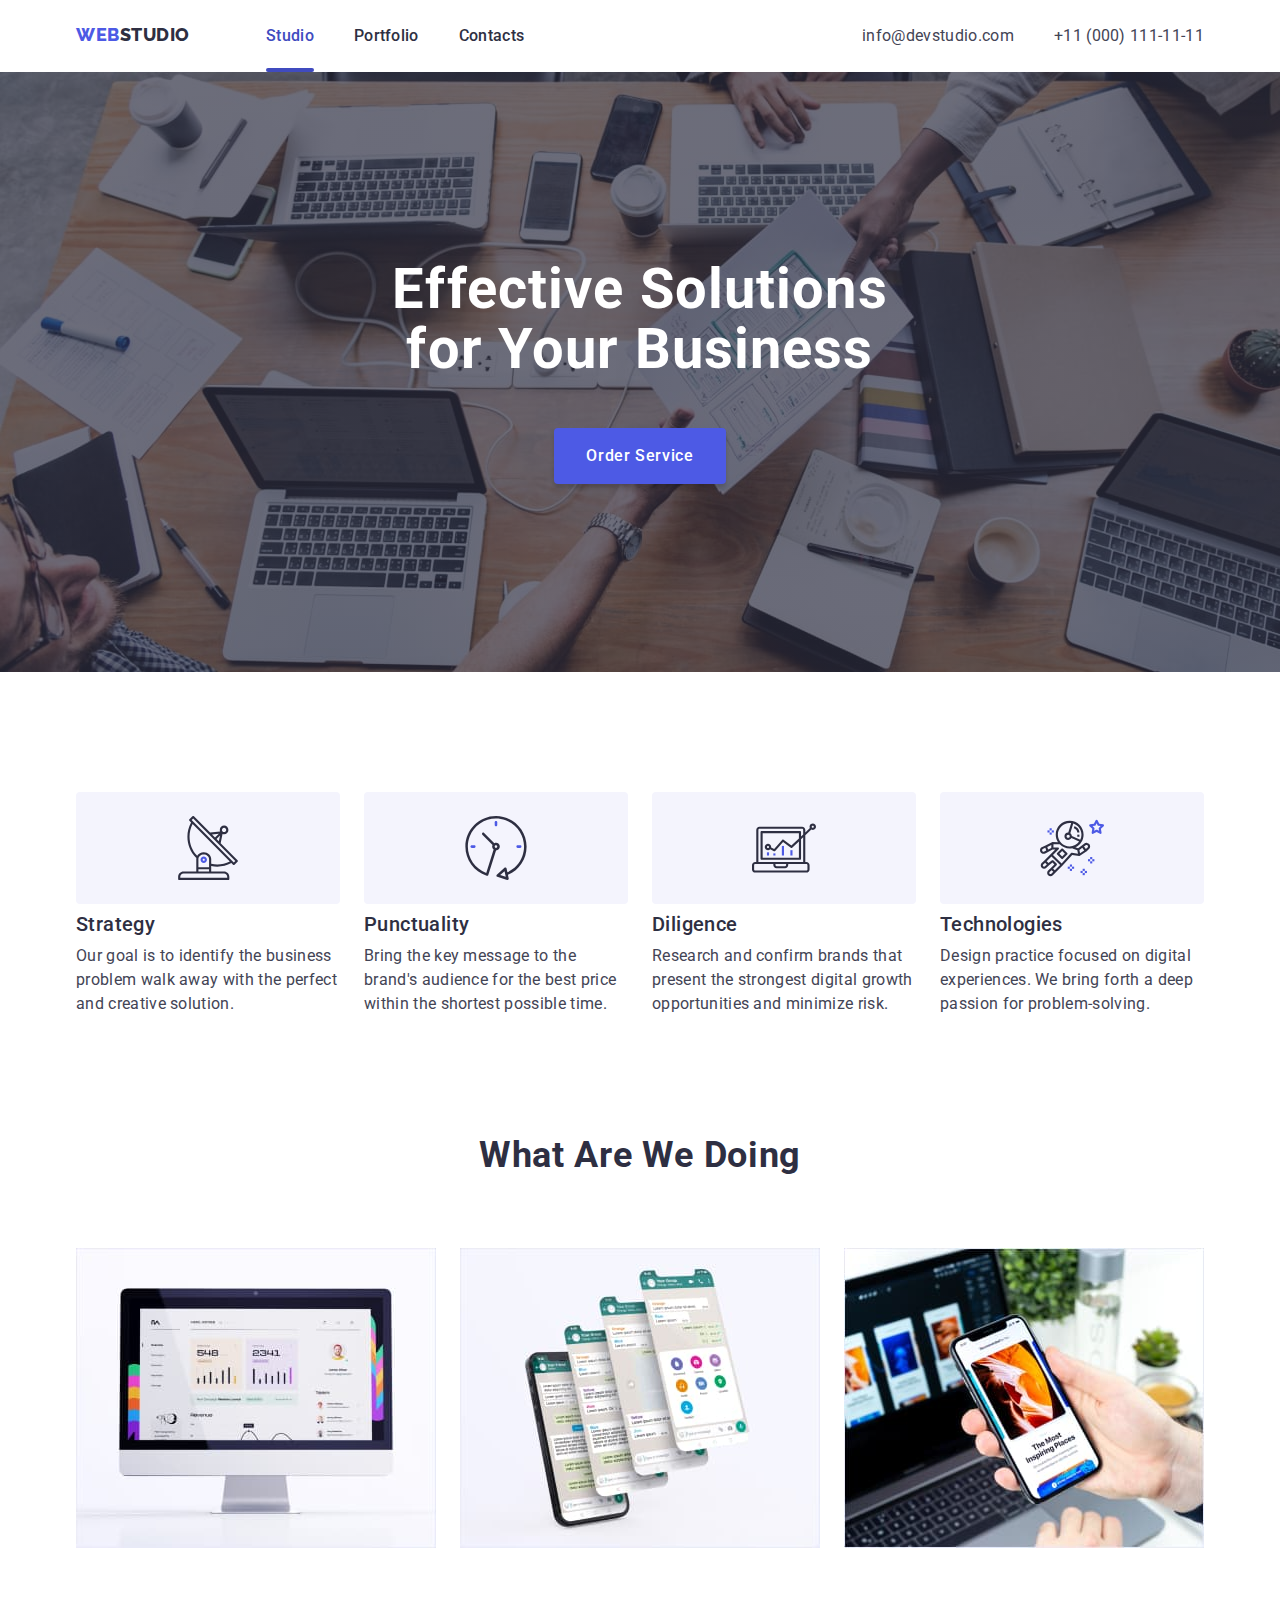
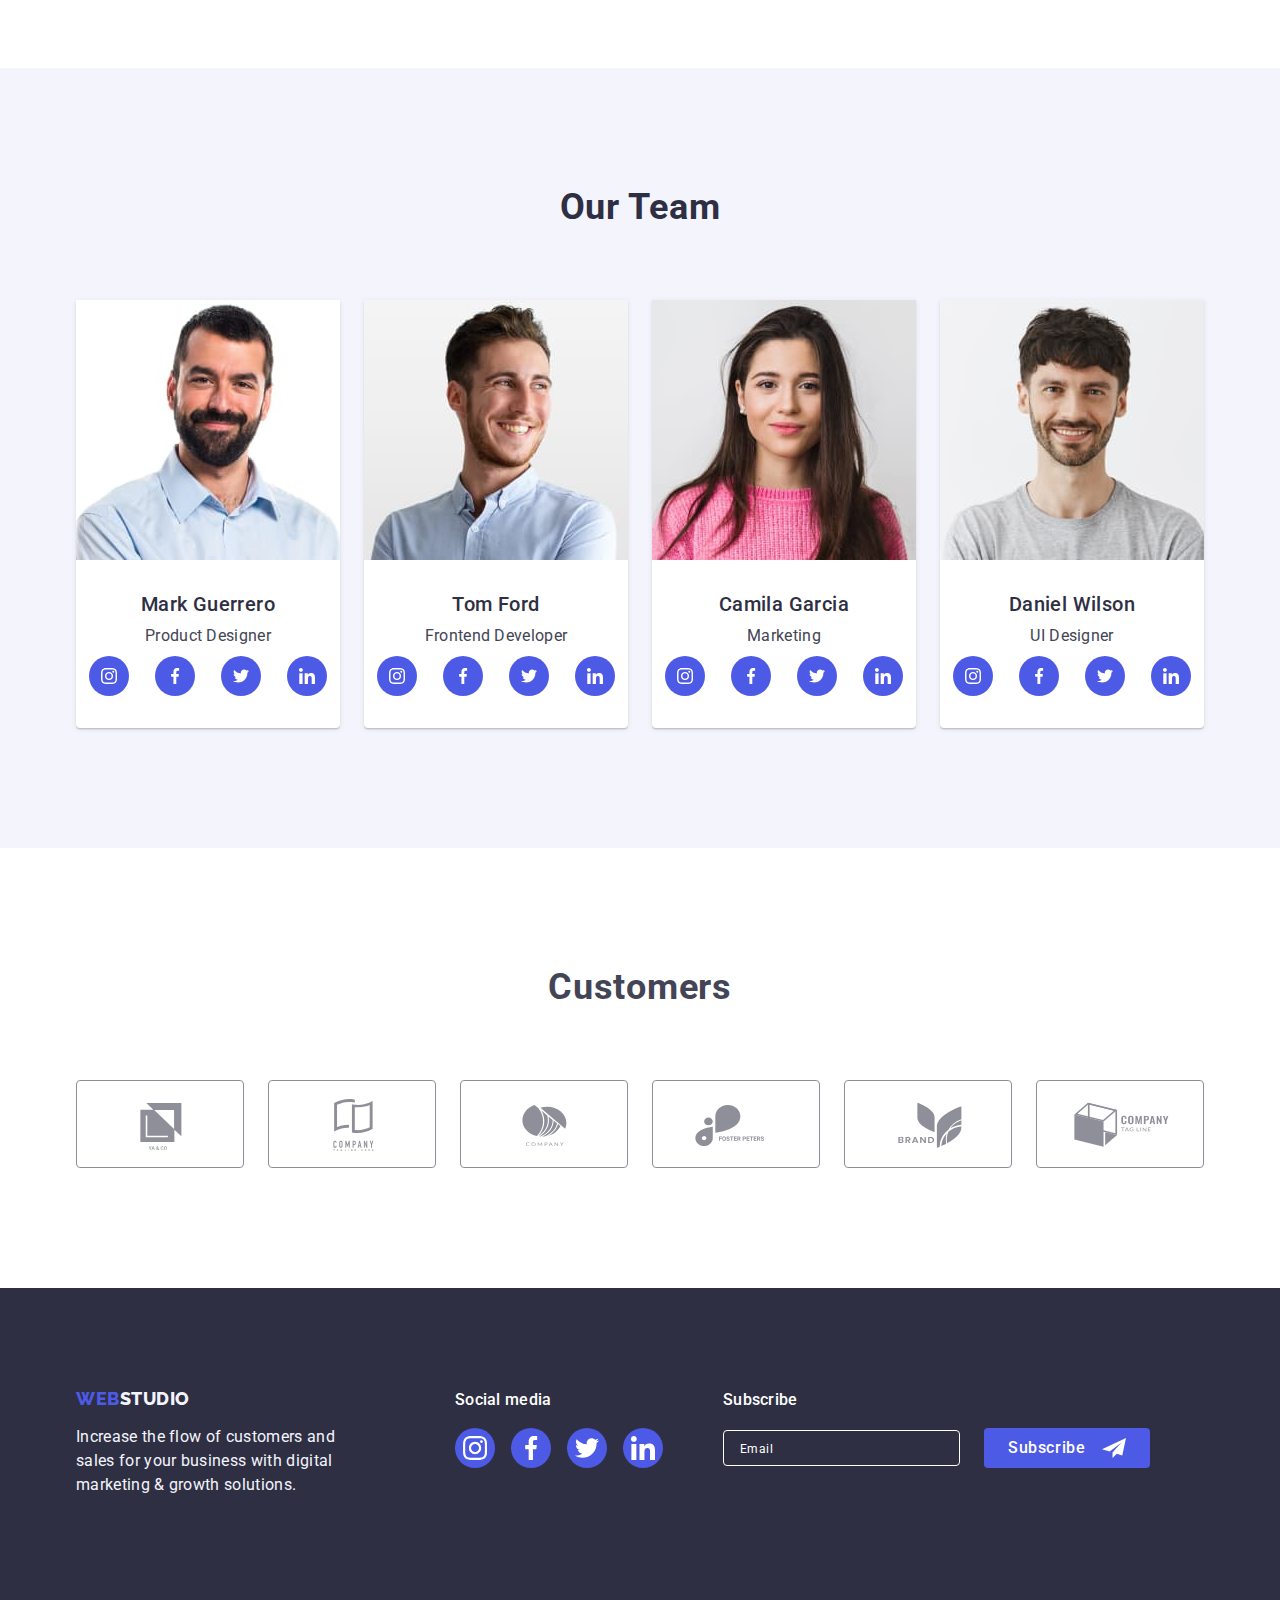
==== index.html @ a81dfc54 "commit" ====
<!DOCTYPE html>
<html lang="en">
  <head>
    <meta charset="UTF-8" />
    <meta http-equiv="X-UA-Compatible" content="IE=edge" />
    <meta name="viewport" content="width=device-width, initial-scale=1.0" />
    <link rel="preconnect" href="https://fonts.googleapis.com" />
    <link rel="preconnect" href="https://fonts.gstatic.com" crossorigin />
    <link
      href="https://fonts.googleapis.com/css2?family=Raleway:wght@800&family=Roboto:ital,wght@0,400;0,500;0,700;1,900&display=swap"
      rel="stylesheet"
    />
    <link
      rel="stylesheet"
      href="https://cdn.jsdelivr.net/npm/modern-normalize@1.1.0/modern-normalize.min.css"
    />
    <link rel="stylesheet" href="./css/styles.css" />
    <title>Студія</title>
  </head>
  <body>
    <header class="header">
      <div class="section-container header-container">
        <nav class="menu container">
          <a class="logotype link" href="./index.html"
            >Web<span class="logotype-2-header">Studio</span></a
          >
          <ul class="nav-list list container">
            <li class="nav-list-item">
              <a class="nav-list-link link i-am-here-link" href="./index.html">Studio</a>
            </li>
            <li class="nav-list-item">
              <a class="nav-list-link link" href="./portfolio.html">Portfolio</a>
            </li>
            <li class="nav-list-item">
              <a class="nav-list-link link" href="">Contacts</a>
            </li>
          </ul>
        </nav>
        <address class="contact">
          <ul class="contact-list list container">
            <li class="contact-list-item">
              <a class="contact-list-link link tel" href="mailto:info@devstudio.com"
                >info@devstudio.com</a
              >
            </li>
            <li class="contact-list-item">
              <a class="contact-list-link link" href="tel:+110001111111"
                >+11 (000) 111-11-11</a
              >
            </li>
          </ul>
        </address>
      </div>
    </header>
    <main class="main">
      <section class="hero-section">
        <div class="section-container hero-container">
          <h1 class="main-title">
            Effective Solutions <br />
            for Your Business
          </h1>
          <button class="service-button" type="button" data-modal-open>
            Order Service
          </button>
        </div>
      </section>
      <section class="info-section">
        <div class="section-container">
          <h2 class="secondary-title"></h2>
          <ul class="info-list list info-list-container">
            <li class="info-list-item">
              <div class="picture-container">
                <svg class="info-section-picture" width="64" height="64">
                  <use href="images/icons.svg/symbol-defs.svg#icon-antenna"></use>
                </svg>
              </div>
              <h3 class="info-list-title">Strategy</h3>
              <p class="info-list-text">
                Our goal is to identify the business problem walk away with the perfect
                and creative solution.
              </p>
            </li>
            <li class="info-list-item">
              <div class="picture-container">
                <svg class="info-section-picture" width="64" height="64">
                  <use href="./images/icons.svg/symbol-defs.svg#icon-clock"></use>
                </svg>
              </div>
              <h3 class="info-list-title">Punctuality</h3>
              <p class="info-list-text">
                Bring the key message to the brand's audience for the best price within
                the shortest possible time.
              </p>
            </li>
            <li class="info-list-item">
              <div class="picture-container">
                <svg class="info-section-picture" width="64" height="64">
                  <use href="./images/icons.svg/symbol-defs.svg#icon-diagram"></use>
                </svg>
              </div>
              <h3 class="info-list-title">Diligence</h3>
              <p class="info-list-text">
                Research and confirm brands that present the strongest digital growth
                opportunities and minimize risk.
              </p>
            </li>
            <li class="info-list-item">
              <div class="picture-container">
                <svg class="info-section-picture" width="64" height="64">
                  <use href="./images/icons.svg/symbol-defs.svg#icon-astronaut"></use>
                </svg>
              </div>
              <h3 class="info-list-title">Technologies</h3>
              <p class="info-list-text">
                Design practice focused on digital experiences. We bring forth a deep
                passion for problem-solving.
              </p>
            </li>
          </ul>
        </div>
      </section>
      <section class="product-section">
        <div class="section-container">
          <h2 class="secondary-title">What are we doing</h2>
          <ul class="product-list list product-container">
            <li>
              <img
                class="product-list-item"
                src="./images/images-index/img-07.jpg"
                alt="One computer"
                width="360"
                height="300"
              />
            </li>
            <li>
              <img
                class="product-list-item"
                src="./images/images-index/img-05.jpg"
                alt="Several smartphones"
                width="360"
                height="300"
              />
            </li>
            <li>
              <img
                class="product-list-item"
                src="./images/images-index/img-06.jpg"
                alt="One smartphone"
                width="360"
                height="300"
              />
            </li>
          </ul>
        </div>
      </section>
      <section class="team-section">
        <div class="section-container">
          <h2 class="secondary-title team-section-title">Our Team</h2>
          <ul class="team-list list team-list-container">
            <li class="team-list-item">
              <img
                src="./images/images-index/img-01.jpg"
                alt="Man with beard"
                width="264"
                height="260"
              />
              <div class="description-container">
                <h3 class="name">Mark Guerrero</h3>
                <p class="team-job">Product Designer</p>
                <ul class="social-media-list list">
                  <li class="social-media-list-item">
                    <a href="" class="social-media-link">
                      <svg class="social-media-picture" width="16" height="16">
                        <use
                          href="./images/icons.svg/symbol-defs.svg#icon-instagram-icon"
                        ></use>
                      </svg>
                    </a>
                  </li>
                  <li class="social-media-list-item">
                    <a href="" class="social-media-link">
                      <svg class="social-media-picture" width="16" height="16">
                        <use
                          href="./images/icons.svg/symbol-defs.svg#icon-facebook-icon"
                        ></use>
                      </svg>
                    </a>
                  </li>
                  <li class="social-media-list-item">
                    <a href="" class="social-media-link">
                      <svg class="social-media-picture" width="16" height="16">
                        <use
                          href="./images/icons.svg/symbol-defs.svg#icon-twitter-icon"
                        ></use>
                      </svg>
                    </a>
                  </li>
                  <li class="social-media-list-item">
                    <a href="" class="social-media-link">
                      <svg class="social-media-picture" width="16" height="16">
                        <use
                          href="./images/icons.svg/symbol-defs.svg#icon-linkedin-icon"
                        ></use>
                      </svg>
                    </a>
                  </li>
                </ul>
              </div>
            </li>
            <li class="team-list-item">
              <img
                src="./images/images-index/img-02.jpg"
                alt="Smiling man"
                width="264"
                height="260"
              />
              <div class="description-container">
                <h3 class="name">Tom Ford</h3>
                <p class="team-job">Frontend Developer</p>
                <ul class="social-media-list list">
                  <li class="social-media-list-item">
                    <a href="" class="social-media-link">
                      <svg class="social-media-picture" width="16" height="16">
                        <use
                          href="./images/icons.svg/symbol-defs.svg#icon-instagram-icon"
                        ></use>
                      </svg>
                    </a>
                  </li>
                  <li class="social-media-list-item">
                    <a href="" class="social-media-link">
                      <svg class="social-media-picture" width="16" height="16">
                        <use
                          href="./images/icons.svg/symbol-defs.svg#icon-facebook-icon"
                        ></use>
                      </svg>
                    </a>
                  </li>
                  <li class="social-media-list-item">
                    <a href="" class="social-media-link">
                      <svg class="social-media-picture" width="16" height="16">
                        <use
                          href="./images/icons.svg/symbol-defs.svg#icon-twitter-icon"
                        ></use>
                      </svg>
                    </a>
                  </li>
                  <li class="social-media-list-item">
                    <a href="" class="social-media-link">
                      <svg class="social-media-picture" width="16" height="16">
                        <use
                          href="./images/icons.svg/symbol-defs.svg#icon-linkedin-icon"
                        ></use>
                      </svg>
                    </a>
                  </li>
                </ul>
              </div>
            </li>
            <li class="team-list-item">
              <img
                src="./images/images-index/img-03.jpg"
                alt="Beautiful girl"
                width="264"
                height="260"
              />
              <div class="description-container">
                <h3 class="name">Camila Garcia</h3>
                <p class="team-job">Marketing</p>
                <ul class="social-media-list list">
                  <li class="social-media-list-item">
                    <a href="" class="social-media-link">
                      <svg class="social-media-picture" width="16" height="16">
                        <use
                          href="./images/icons.svg/symbol-defs.svg#icon-instagram-icon"
                        ></use>
                      </svg>
                    </a>
                  </li>
                  <li class="social-media-list-item">
                    <a href="" class="social-media-link">
                      <svg class="social-media-picture" width="16" height="16">
                        <use
                          href="./images/icons.svg/symbol-defs.svg#icon-facebook-icon"
                        ></use>
                      </svg>
                    </a>
                  </li>
                  <li class="social-media-list-item">
                    <a href="" class="social-media-link">
                      <svg class="social-media-picture" width="16" height="16">
                        <use
                          href="./images/icons.svg/symbol-defs.svg#icon-twitter-icon"
                        ></use>
                      </svg>
                    </a>
                  </li>
                  <li class="social-media-list-item">
                    <a href="" class="social-media-link">
                      <svg class="social-media-picture" width="16" height="16">
                        <use
                          href="./images/icons.svg/symbol-defs.svg#icon-linkedin-icon"
                        ></use>
                      </svg>
                    </a>
                  </li>
                </ul>
              </div>
            </li>
            <li class="team-list-item">
              <img
                src="./images/images-index/img-04.jpg"
                alt="Handsome man"
                width="264"
                height="260"
              />
              <div class="description-container">
                <h3 class="name">Daniel Wilson</h3>
                <p class="team-job">UI Designer</p>
                <ul class="social-media-list list">
                  <li class="social-media-list-item">
                    <a href="" class="social-media-link">
                      <svg class="social-media-picture" width="16" height="16">
                        <use
                          href="./images/icons.svg/symbol-defs.svg#icon-instagram-icon"
                        ></use>
                      </svg>
                    </a>
                  </li>
                  <li class="social-media-list-item">
                    <a href="" class="social-media-link">
                      <svg class="social-media-picture" width="16" height="16">
                        <use
                          href="./images/icons.svg/symbol-defs.svg#icon-facebook-icon"
                        ></use>
                      </svg>
                    </a>
                  </li>
                  <li class="social-media-list-item">
                    <a href="" class="social-media-link">
                      <svg class="social-media-picture" width="16" height="16">
                        <use
                          href="./images/icons.svg/symbol-defs.svg#icon-twitter-icon"
                        ></use>
                      </svg>
                    </a>
                  </li>
                  <li class="social-media-list-item">
                    <a href="" class="social-media-link">
                      <svg class="social-media-picture" width="16" height="16">
                        <use
                          href="./images/icons.svg/symbol-defs.svg#icon-linkedin-icon"
                        ></use>
                      </svg>
                    </a>
                  </li>
                </ul>
              </div>
            </li>
          </ul>
        </div>
      </section>
      <section class="customers-section">
        <div class="section-container">
          <h2 class="customers-title">Customers</h2>
          <ul class="client-list list">
            <li class="client-list-item">
              <a href="" class="client-link">
                <svg class="client-picture" width="104" height="56">
                  <use href="./images/icons.svg/symbol-defs.svg#icon-logo-1"></use>
                </svg>
              </a>
            </li>
            <li class="client-list-item">
              <a href="" class="client-link">
                <svg class="client-picture" width="104" height="56">
                  <use href="./images/icons.svg/symbol-defs.svg#icon-logo-2"></use>
                </svg>
              </a>
            </li>
            <li class="client-list-item">
              <a href="" class="client-link">
                <svg class="client-picture" width="104" height="56">
                  <use href="./images/icons.svg/symbol-defs.svg#icon-logo-3"></use>
                </svg>
              </a>
            </li>
            <li class="client-list-item">
              <a href="" class="client-link">
                <svg class="client-picture" width="104" height="56">
                  <use href="./images/icons.svg/symbol-defs.svg#icon-logo-4"></use>
                </svg>
              </a>
            </li>
            <li class="client-list-item">
              <a href="" class="client-link">
                <svg class="client-picture" width="104" height="56">
                  <use href="./images/icons.svg/symbol-defs.svg#icon-logo-5"></use>
                </svg>
              </a>
            </li>
            <li class="client-list-item">
              <a href="" class="client-link">
                <svg class="client-picture" width="104" height="56">
                  <use href="./images/icons.svg/symbol-defs.svg#icon-logo-6"></use>
                </svg>
              </a>
            </li>
          </ul>
        </div>
      </section>
    </main>
    <footer class="footer">
      <div class="section-container footer-container">
        <div class="footer-first-part">
          <a class="logotype link" href="./index.html"
            >Web<span class="logotype-footer">Studio</span></a
          >
          <p class="slogan">
            Increase the flow of customers and <br />
            sales for your business with digital <br />
            marketing & growth solutions.
          </p>
        </div>
        <div class="footer-second-part">
          <h2 class="footer-title">Social media</h2>
          <ul class="social-media-list footer-social-media-list list">
            <li class="social-media-list-item">
              <a href="" class="social-media-link footer-social-media-link">
                <svg class="social-media-picture" width="24" height="24">
                  <use
                    href="./images/icons.svg/symbol-defs.svg#icon-instagram-icon"
                  ></use>
                </svg>
              </a>
            </li>
            <li class="social-media-list-item">
              <a href="" class="social-media-link footer-social-media-link">
                <svg class="social-media-picture" width="24" height="24">
                  <use href="./images/icons.svg/symbol-defs.svg#icon-facebook-icon"></use>
                </svg>
              </a>
            </li>
            <li class="social-media-list-item">
              <a href="" class="social-media-link footer-social-media-link">
                <svg class="social-media-picture" width="24" height="24">
                  <use href="./images/icons.svg/symbol-defs.svg#icon-twitter-icon"></use>
                </svg>
              </a>
            </li>
            <li class="social-media-list-item">
              <a href="" class="social-media-link footer-social-media-link">
                <svg class="social-media-picture" width="24" height="24">
                  <use href="./images/icons.svg/symbol-defs.svg#icon-linkedin-icon"></use>
                </svg>
              </a>
            </li>
          </ul>
        </div>
        <div class="footer-form-wrapper">
          <p class="footer-form-title">Subscribe</p>
          <form class="footer-form">
            <input
              type="email"
              class="footer-email"
              name="user_email"
              placeholder="Email"
              pattern="[a-z0-9._%+-]+@[a-z0-9.-]+\.[a-z]{2,4}$"
            />
            <button type="submit" class="footer-subscribe-button">
              Subscribe
              <svg class="footer-form-telegram" width="24" height="24">
                <use href="./images/icons.svg/symbol-defs.svg#icon-footer-telegram"></use>
              </svg>
            </button>
          </form>
        </div>
      </div>
    </footer>
    <div class="backdrop is-hidden" data-modal>
      <div class="modal-window">
        <button type="button" class="modal-close-button" data-modal-close>
          <svg class="close-image" width="8" height="8">
            <use href="./images/icons.svg/symbol-defs.svg#icon-close-btn"></use>
          </svg>
        </button>
        <p class="modal-title">Leave your contacts and we will call you back</p>
        <form class="modal-form">
          <label class="input-title" for="user-name"> Name </label>
          <div class="input-wrapper">
            <input
              class="name-input modal-input"
              type="text"
              name="user_name"
              id="user-name"
              minlength="2"
              required
              pattern="[a-zA-Z]+"
            />

            <svg class="input-img" width="18" height="24">
              <use href="./images/icons.svg/symbol-defs.svg#icon-person"></use>
            </svg>
          </div>
          <label class="input-title" for="user-number"> Phone </label>
          <div class="input-wrapper">
            <input
              class="tel-input modal-input"
              type="tel"
              name="user_number"
              id="user-number"
              required
              pattern="[\+]\d{3}\s[\(]\d{2}[\)]\s\d{3}[\-]\d{2}[\-]\d{2}"
              title="+380 (XX) XXX-XX-XX"
            />
            <svg class="input-img" width="18" height="24">
              <use href="./images/icons.svg/symbol-defs.svg#icon-phone"></use>
            </svg>
          </div>

          <label class="input-title" for="user-email"> Email</label>
          <div class="input-wrapper">
            <input
              class="email-input modal-input"
              type="email"
              name="user_email"
              id="user-email"
              pattern="[a-z0-9._%+-]+@[a-z0-9.-]+\.[a-z]{2,4}$"
              required
            />
            <svg class="input-img" width="18" height="24">
              <use href="./images/icons.svg/symbol-defs.svg#icon-email"></use>
            </svg>
          </div>

          <label class="input-title" for="user-comment"> Comment </label>
          <textarea
            class="textarea-input"
            name="user_comment"
            id="user-comment"
            placeholder="Text input"
          ></textarea>

          <input
            type="checkbox"
            class="privacy-policy-checkbox"
            id="privacy-policy-checkbox"
          />
          <label class="privacy-policy-text" for="privacy-policy-checkbox"
            >I accept the terms and conditions of the&nbsp;
            <a href="" privacy-policy-link>Privacy Policy</a>
          </label>
          <button type="submit" class="modal-submit-button">Send</button>
        </form>
      </div>
    </div>
    <script src="./js/modal.js"></script>
  </body>
</html>
---- css/styles.css ----
:root {
  --logotype-color: #4d5ae5;
  --background-color: #fff;
  --btn-color: #4d5ae5;
  --btn-background-color: #e7e9fc;
  --btn-hover-and-focus-color: #fff;
  --thirdly-text-color: #fff;
  --team-section-background-color: #f4f4fd;
  --footer-text-color: #f4f4fd;
  --secondary-text-color: #2e2f42;
  --hero-section-background-color: #2e2f42;
  --footer-section-background-color: #2e2f42;
  --main-text-color: #434455;
  --header-list-item-hover-and-focus: #404bbf;
  --service-button-background-color: #4d5ae5;
  --service-button-hover-and-focus-background-color: #9747ff;
  --border-card-color: #e7e9fc;
}

body {
  font-family: "Roboto", sans-serif;
  background-color: var(--background-color);
  color: var(--main-text-color);
}

h1,
h2,
h3,
h4,
p {
  margin-top: 0;
  margin-bottom: 0;
}

ul,
ol {
  margin-top: 0;
  margin-bottom: 0;
  padding-left: 0;
}

img {
  display: block;
}

.section-container {
  width: 1158px;
  padding-right: 15px;
  padding-left: 15px;
  margin-right: auto;
  margin-left: auto;
}
.container {
  display: flex;
}
.link {
  text-decoration: none;
}

.list {
  list-style: none;
}

/* =========== HEADER =========== */
.header {
  padding-top: 24px;
}

.header-container {
  display: flex;
  justify-content: space-between;
}

.portfolio-header {
  border-bottom: 1px solid #e7e9fc;
}

.header-color {
  background-color: var(--background-color);
}
.logotype {
  margin-right: 76px;
  font-family: "Raleway", sans-serif;
  font-weight: 800;
  font-size: 18px;
  line-height: 1.17;
  letter-spacing: 0.03em;
  text-transform: uppercase;
  text-decoration: none;
  color: var(--logotype-color);
}

.logotype-2-header {
  font-family: "Raleway", sans-serif;
  font-weight: 800;
  font-size: 18px;
  line-height: 1.17;
  letter-spacing: 0.03em;
  text-transform: uppercase;
  text-decoration: none;
  color: var(--secondary-text-color);
}

.nav-list {
  font-weight: 500;
  font-size: 16px;
  line-height: 1.5;
  letter-spacing: 0.02em;
}
.nav-list-item:not(:last-child) {
  margin-right: 40px;
}
.nav-list-link {
  color: var(--secondary-text-color);
  display: flex;
  flex-direction: column;
  justify-content: center;
  align-items: center;
  transition: color 250ms cubic-bezier(0.4, 0, 0.2, 1);
}

.i-am-here-link {
  color: #404bbf;
}

.i-am-here-link::after {
  content: "";
  display: block;
  width: 48px;
  height: 4px;
  background: #404bbf;
  border-radius: 2px;
  margin-top: 20px;
}

.i-am-here-portfolio-link {
  color: #404bbf;
}

.i-am-here-portfolio-link::after {
  content: "";
  display: block;
  width: 66px;
  height: 4px;
  background: #404bbf;
  border-radius: 2px;
  margin-top: 20px;
}

.nav-list-link:hover,
.nav-list-link:focus {
  color: var(--header-list-item-hover-and-focus);
}
.contact {
  font-style: normal;
}
.contact-list {
  font-style: normal;
  font-size: 16px;
  line-height: 1.5;
  letter-spacing: 0.02em;
}
.contact-list-link {
  color: inherit;
  transition: color 250ms cubic-bezier(0.4, 0, 0.2, 1);
}

.contact-list-link:hover,
.contact-list-link:focus {
  color: var(--header-list-item-hover-and-focus);
}

.tel {
  margin-right: 40px;
}

/* =========== /HEADER =========== */

/* =========== MAIN =========== */

/* =========== HERO =========== */

.hero-section {
  background-color: var(--hero-section-background-color);
  background-image: linear-gradient(rgba(46, 47, 66, 0.7), rgba(46, 47, 66, 0.7)),
    url("../images/image-background/people-office.jpg");
}
.hero-container {
  height: 600px;
  display: flex;
  flex-direction: column;
  justify-content: center;
  align-items: center;
}
.main-title {
  margin-bottom: 48px;
  text-align: center;
  font-size: 56px;
  line-height: 1.07;
  letter-spacing: 0.02em;
  color: var(--thirdly-text-color);
}

.service-button {
  padding: 16px 32px;
  font-family: inherit;
  font-weight: 500;
  font-size: 16px;
  line-height: 1.5;
  border: 0;
  letter-spacing: 0.04em;
  box-shadow: 0px 4px 4px rgba(0, 0, 0, 0.15);
  border-radius: 4px;
  color: var(--thirdly-text-color);
  background-color: var(--btn-color);
  cursor: pointer;
  transition: background-color 250ms cubic-bezier(0.4, 0, 0.2, 1);
}

.service-button:hover,
.service-button:focus {
  background-color: #404bbf;
  cursor: pointer;
}
/* =========== /HERO =========== */
.info-section {
  padding-bottom: 120px;
  padding-top: 120px;
}

.info-list-container {
  display: flex;
  gap: 24px;
}

.picture-container {
  display: flex;
  justify-content: center;
  align-items: center;
  background-color: #f4f4fd;
  border-radius: 4px;
  width: 264px;
  height: 112px;
  margin-bottom: 8px;
}

.info-list-title {
  margin-bottom: 8px;
  font-weight: 500;
  font-size: 20px;
  line-height: 1.2;
  letter-spacing: 0.02em;
  color: var(--secondary-text-color);
}

.info-list-text {
  font-size: 16px;
  line-height: 1.5;
  letter-spacing: 0.02em;
}

.secondary-title {
  font-size: 36px;
  line-height: 1.11;
  text-align: center;
  letter-spacing: 0.02em;
  text-transform: capitalize;
  color: var(--secondary-text-color);
}

.product-section {
  padding-bottom: 120px;
}

.product-container {
  display: flex;
  justify-content: space-between;
  margin-top: 72px;
}

.team-section-title {
  margin-bottom: 72px;
}
.team-list-container {
  display: flex;
  gap: 24px;
}
.team-section {
  background-color: var(--team-section-background-color);
  padding-bottom: 120px;
  padding-top: 120px;
}

.name {
  margin-top: 32px;
  margin-bottom: 8px;
  text-align: center;
  margin-bottom: 8px;
  font-weight: 500;
  font-size: 20px;
  line-height: 1.2;
  letter-spacing: 0.02em;
  color: var(--secondary-text-color);
}

.team-job {
  margin-bottom: 8px;
  text-align: center;
  font-size: 16px;
  line-height: 1.5;
  letter-spacing: 0.02em;
}
.team-list-item {
  background-color: var(--background-color);
  box-shadow: 0px 1px 6px rgba(46, 47, 66, 0.08), 0px 1px 1px rgba(46, 47, 66, 0.16),
    0px 2px 1px rgba(46, 47, 66, 0.08);
  border-radius: 0px 0px 4px 4px;
}
.description-container {
  padding-bottom: 32px;
}

.social-media-list {
  display: flex;
  justify-content: space-around;
}

.social-media-link {
  display: flex;
  justify-content: center;
  align-items: center;
  width: 40px;
  height: 40px;
  border-radius: 50%;
  background-color: #4d5ae5;
  transition: background-color 250ms cubic-bezier(0.4, 0, 0.2, 1);
}

.social-media-picture {
  fill: #fff;
}

.social-media-link:hover,
.social-media-link:focus {
  background-color: #404bbf;
}

.customers-title {
  font-size: 36px;
  line-height: 1.11;
  text-align: center;
  letter-spacing: 0.02em;
  text-transform: capitalize;
  margin-bottom: 72px;
}

.customers-section {
  padding-bottom: 120px;
  padding-top: 120px;
}

.client-list {
  display: flex;
  justify-content: space-between;
}

.client-link {
  display: flex;
  justify-content: center;
  align-items: center;
  border: 1px solid #8e8f99;
  border-radius: 4px;
  width: 168px;
  height: 88px;
  transition: border 250ms cubic-bezier(0.4, 0, 0.2, 1);
}
.client-picture {
  fill: #8e8f99;
  transition: fill 250ms cubic-bezier(0.4, 0, 0.2, 1);
}

.client-list-item:hover .client-link,
.client-list-item:focus .client-link {
  border: 1px solid #404bbf;
}
.client-link:hover .client-picture,
.client-link:focus .client-picture {
  fill: #404bbf;
}
/* ==========PORTFOLIO========== */
.main-section {
  padding-top: 96px;
  padding-bottom: 120px;
}

.button-container {
  display: flex;
  justify-content: center;
  margin-bottom: 72px;
}

.button-list-item:not(:last-child) {
  margin-right: 24px;
}
.btn {
  font-family: "Roboto", sans-serif;
  font-weight: 500;
  font-size: 16px;
  line-height: 1.5;
  display: flex;
  align-items: center;
  text-align: center;
  letter-spacing: 0.04em;
  padding: 12px 24px;
  color: var(--btn-color);
  background-color: var(--btn-background-color);
  border: 0;
  border-radius: 4px;
  cursor: pointer;
  transition: color 250ms cubic-bezier(0.4, 0, 0.2, 1),
    background-color 250ms cubic-bezier(0.4, 0, 0.2, 1),
    box-shadow 250ms cubic-bezier(0.4, 0, 0.2, 1);
}

.btn:hover,
.btn:focus {
  color: var(--btn-hover-and-focus-color);
  background-color: var(--header-list-item-hover-and-focus);
  box-shadow: 0px 3px 1px rgba(0, 0, 0, 0.1), 0px 2px 1px rgba(0, 0, 0, 0.08),
    0px 2px 2px rgba(0, 0, 0, 0.12);
}

.card-set-container {
  display: flex;
  flex-wrap: wrap;
  column-gap: 24px;
  row-gap: 48px;
}

.under-text {
  border-left: 1px solid var(--border-card-color);
  border-bottom: 1px solid var(--border-card-color);
  border-right: 1px solid var(--border-card-color);
  padding: 32px 0 32px 16px;
  transition: box-shadow 250ms cubic-bezier(0.4, 0, 0.2, 1);
}

.card-link:hover .under-text,
.card-link:focus .under-text {
  box-shadow: 0px 1px 6px rgba(46, 47, 66, 0.08), 0px 1px 1px rgba(46, 47, 66, 0.16),
    0px 2px 1px rgba(46, 47, 66, 0.08);
}

.card-img {
  display: block;
}

.card-sphere {
  font-size: 16px;
  line-height: 1.5;
  letter-spacing: 0.02em;
  color: var(--main-text-color);
}

.card-description {
  font-weight: 500;
  font-size: 20px;
  line-height: 1.2;
  letter-spacing: 0.02em;
  color: var(--secondary-text-color);
}

.overlay-container {
  position: relative;
  overflow: hidden;
}

.overlay {
  font-size: 16px;
  line-height: 1.5;
  letter-spacing: 0.02em;
  color: #f4f4fd;
  width: 100%;
  height: 100%;
  position: absolute;
  background-color: #4d5ae5;
  top: 0;
  left: 0;
  transform: translate(0, 100%);
  padding: 40px 32px 164px;
  transition: transform 250ms cubic-bezier(0.4, 0, 0.2, 1);
}

.card-item:hover .overlay {
  transform: translate(0, 0);
}
/* ==========/PORTFOLIO========== */

/* =========== /MAIN =========== */

/* =========== FOOTER =========== */

.footer {
  background-color: var(--footer-section-background-color);
  padding-bottom: 100px;
  padding-top: 100px;
  height: 312px;
}

.footer-container {
  display: flex;
}

.footer-first-part {
  margin-right: 120px;
}

.slogan {
  margin-top: 16px;
  font-size: 16px;
  line-height: 1.5;
  letter-spacing: 0.02em;
  color: var(--footer-text-color);
}

.logotype-footer {
  font-family: "Raleway", sans-serif;
  font-weight: 800;
  font-size: 18px;
  line-height: 1.17;
  letter-spacing: 0.03em;
  text-transform: uppercase;
  color: var(--footer-text-color);
}

.footer-text {
  color: var(--thirdly-text-color);
  font-weight: 500;
  font-size: 16px;
  line-height: 1.5;
  letter-spacing: 0.02em;
}

.footer-title {
  font-weight: 500;
  font-size: 16px;
  line-height: 1.5;
  letter-spacing: 0.02em;
  color: var(--thirdly-text-color);
  margin-bottom: 16px;
}

.footer-social-media-list {
  gap: 16px;
}

.footer-social-media-link:hover,
.footer-social-media-link:focus {
  background-color: #31d0aa;
}

.footer-form-wrapper {
  margin-left: 60px;
}

.footer-form-title {
  font-weight: 500;
  font-size: 16px;
  line-height: 1.5;
  letter-spacing: 0.02em;
  color: #ffffff;
  margin-bottom: 16px;
}

.footer-form {
  display: flex;
  align-items: center;
  gap: 24px;
}

.footer-email {
  padding: 8px 16px;
  background-color: transparent;
  outline: none;
  border: none;
  border: 1px solid #ffffff;
  border-radius: 4px;
  color: #fff;

  transition: border 250ms cubic-bezier(0.4, 0, 0.2, 1);
}

.footer-email:focus {
  border: 1px solid #31d0aa;
}

.footer-email::placeholder {
  font-size: 12px;
  line-height: 2;
  letter-spacing: 0.04em;
  color: #fff;
}

.footer-subscribe-button {
  font-weight: 500;
  font-size: 16px;
  line-height: 1.5;
  display: flex;
  align-items: center;
  text-align: center;
  letter-spacing: 0.04em;
  color: #ffffff;

  display: flex;
  justify-content: center;
  align-items: center;
  gap: 16px;

  border: none;

  padding: 8px 24px;
  background: #4d5ae5;
  border-radius: 4px;

  transition: background-color 250ms cubic-bezier(0.4, 0, 0.2, 1);
}

.footer-subscribe-button:hover,
.footer-subscribe-button:focus {
  background-color: #31d0aa;
}

.footer-form-telegram {
  fill: #fff;
}

/* =========== /FOOTER =========== */

.backdrop {
  position: fixed;
  z-index: 100;
  top: 0;
  left: 0;
  width: 100%;
  height: 100%;
  background-color: rgba(46, 47, 66, 0.4);
  transform: scale(1);
  transition: opacity 250ms cubic-bezier(0.4, 0, 0.2, 1),
    visibility 250ms cubic-bezier(0.4, 0, 0.2, 1),
    transform 250ms cubic-bezier(0.4, 0, 0.2, 1);
}

.backdrop.is-hidden {
  opacity: 0;
  visibility: hidden;
  pointer-events: none;
  transform: scale(1.25);
}

.modal-window {
  position: absolute;
  top: 50%;
  left: 50%;
  transform: translate(-50%, -50%);
  width: 408px;
  height: 576px;
  background-color: #fcfcfc;
  box-shadow: 0px 1px 1px rgba(0, 0, 0, 0.14), 0px 1px 3px rgba(0, 0, 0, 0.12),
    0px 2px 1px rgba(0, 0, 0, 0.2);
  border-radius: 4px;

  padding: 72px 24px 24px;
}

.modal-close-button {
  position: absolute;
  top: 24px;
  right: 24px;
  width: 24px;
  height: 24px;
  border-radius: 50%;
  background-color: #e7e9fc;
  border: 1px solid rgba(0, 0, 0, 0.1);
  display: flex;
  align-items: center;
  justify-content: center;
  cursor: pointer;
  transition: background-color 250ms cubic-bezier(0.4, 0, 0.2, 1);
}

.modal-close-button:hover,
.modal-close-button:focus {
  background-color: #404bbf;
}

.close-image {
  transition: fill 250ms cubic-bezier(0.4, 0, 0.2, 1);
}

.modal-close-button:hover .close-image,
.modal-close-button:focus .close-image {
  fill: #fff;
}

.modal-title {
  font-weight: 500;
  font-size: 16px;
  line-height: 1.5;
  text-align: center;
  letter-spacing: 0.02em;
  color: #2e2f42;
  margin-bottom: 16px;
}

.input-title {
  font-size: 12px;
  line-height: 1.17;
  letter-spacing: 0.04em;
  color: #8e8f99;
  /* margin-bottom: 4px; */
}

.input-title:nth-child(n + 1) {
  margin-bottom: 4px;
}

.input-title:nth-child(2n) {
  margin-bottom: 8px;
}

.modal-form {
  display: flex;
  flex-direction: column;
}

.input-wrapper {
  position: relative;
}

.modal-input {
  width: 100%;
  padding: 11px 11px 11px 38px;
  margin-bottom: 8px;
  border: none;
  border: 1px solid rgba(46, 47, 66, 0.4);
  border-radius: 4px;
  outline: none;

  transition: border 250ms cubic-bezier(0.4, 0, 0.2, 1);
}

.modal-input:focus {
  border: 1px solid #4d5ae5;
}

.modal-input:focus + .input-img {
  fill: #4d5ae5;
}

.input-img {
  position: absolute;
  top: 10px;
  left: 16px;
  transition: fill 250ms cubic-bezier(0.4, 0, 0.2, 1);
}

.textarea-input {
  width: 100%;
  height: 100px;
  resize: none;
  padding: 8px 16px;
  margin-bottom: 16px;

  outline: none;
  border: none;
  border: 1px solid rgba(46, 47, 66, 0.4);
  border-radius: 4px;

  transition: border 250ms cubic-bezier(0.4, 0, 0.2, 1);
}

.textarea-input:focus {
  border: 1px solid #4d5ae5;
}

.textarea-input::placeholder {
  font-size: 12px;
  line-height: 1.17;
  letter-spacing: 0.04em;
  color: rgba(46, 47, 66, 0.4);
}

.privacy-policy-checkbox {
  position: absolute;
  width: 1px;
  height: 1px;
  margin: -1px;
  padding: 0;
  overflow: hidden;
  border: 0;
  clip: rect(0 0 0 0);
}

.privacy-policy-checkbox:checked + .privacy-policy-text::before {
  background-color: #404bbf;
  border: 1px solid #404bbf;
}

.privacy-policy-text {
  font-size: 12px;
  line-height: 1.17;
  letter-spacing: 0.04em;
  color: #8e8f99;
  display: flex;
  align-items: center;

  margin-bottom: 24px;
}

.privacy-policy-text::before {
  content: " ";
  display: inline-block;
  width: 16px;
  height: 16px;
  border: 1px solid rgba(46, 47, 66, 0.4);
  border-radius: 2px;
  margin-right: 8px;

  background-image: url([data-uri]);
  background-repeat: no-repeat;
  background-position: center center;
}

.privacy-policy-link {
  color: #4d5ae5;
}

.modal-submit-button {
  align-self: center;
  width: 170px;
  height: 55px;
  padding: 16px 32px;
  font-weight: 500;
  font-size: 16px;
  line-height: 1.5;
  letter-spacing: 0.04em;
  cursor: pointer;

  color: #ffffff;

  border: 0;
  background: #4d5ae5;
  box-shadow: 0px 4px 4px rgba(0, 0, 0, 0.15);
  border-radius: 4px;

  transition: background-color 250ms cubic-bezier(0.4, 0, 0.2, 1);
}

.modal-submit-button:hover,
.modal-submit-button:focus {
  background-color: #404bbf;
}
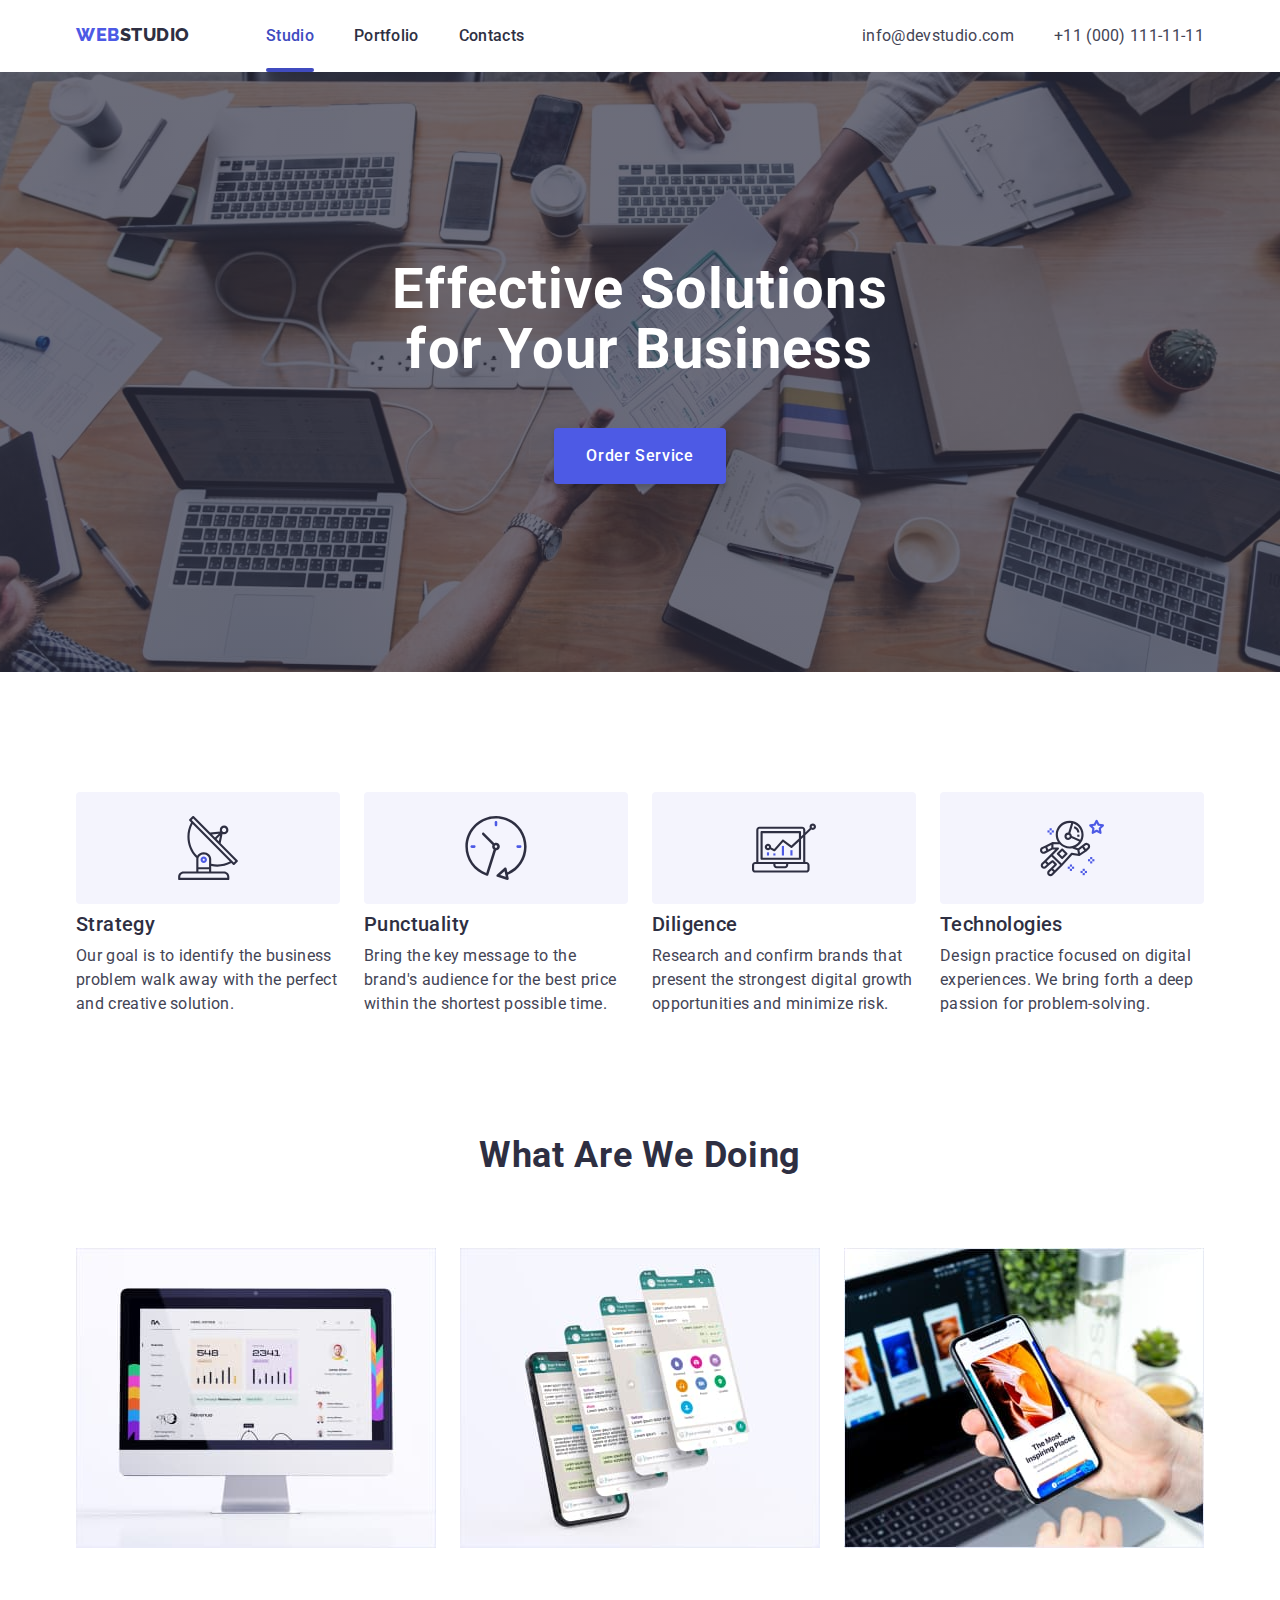
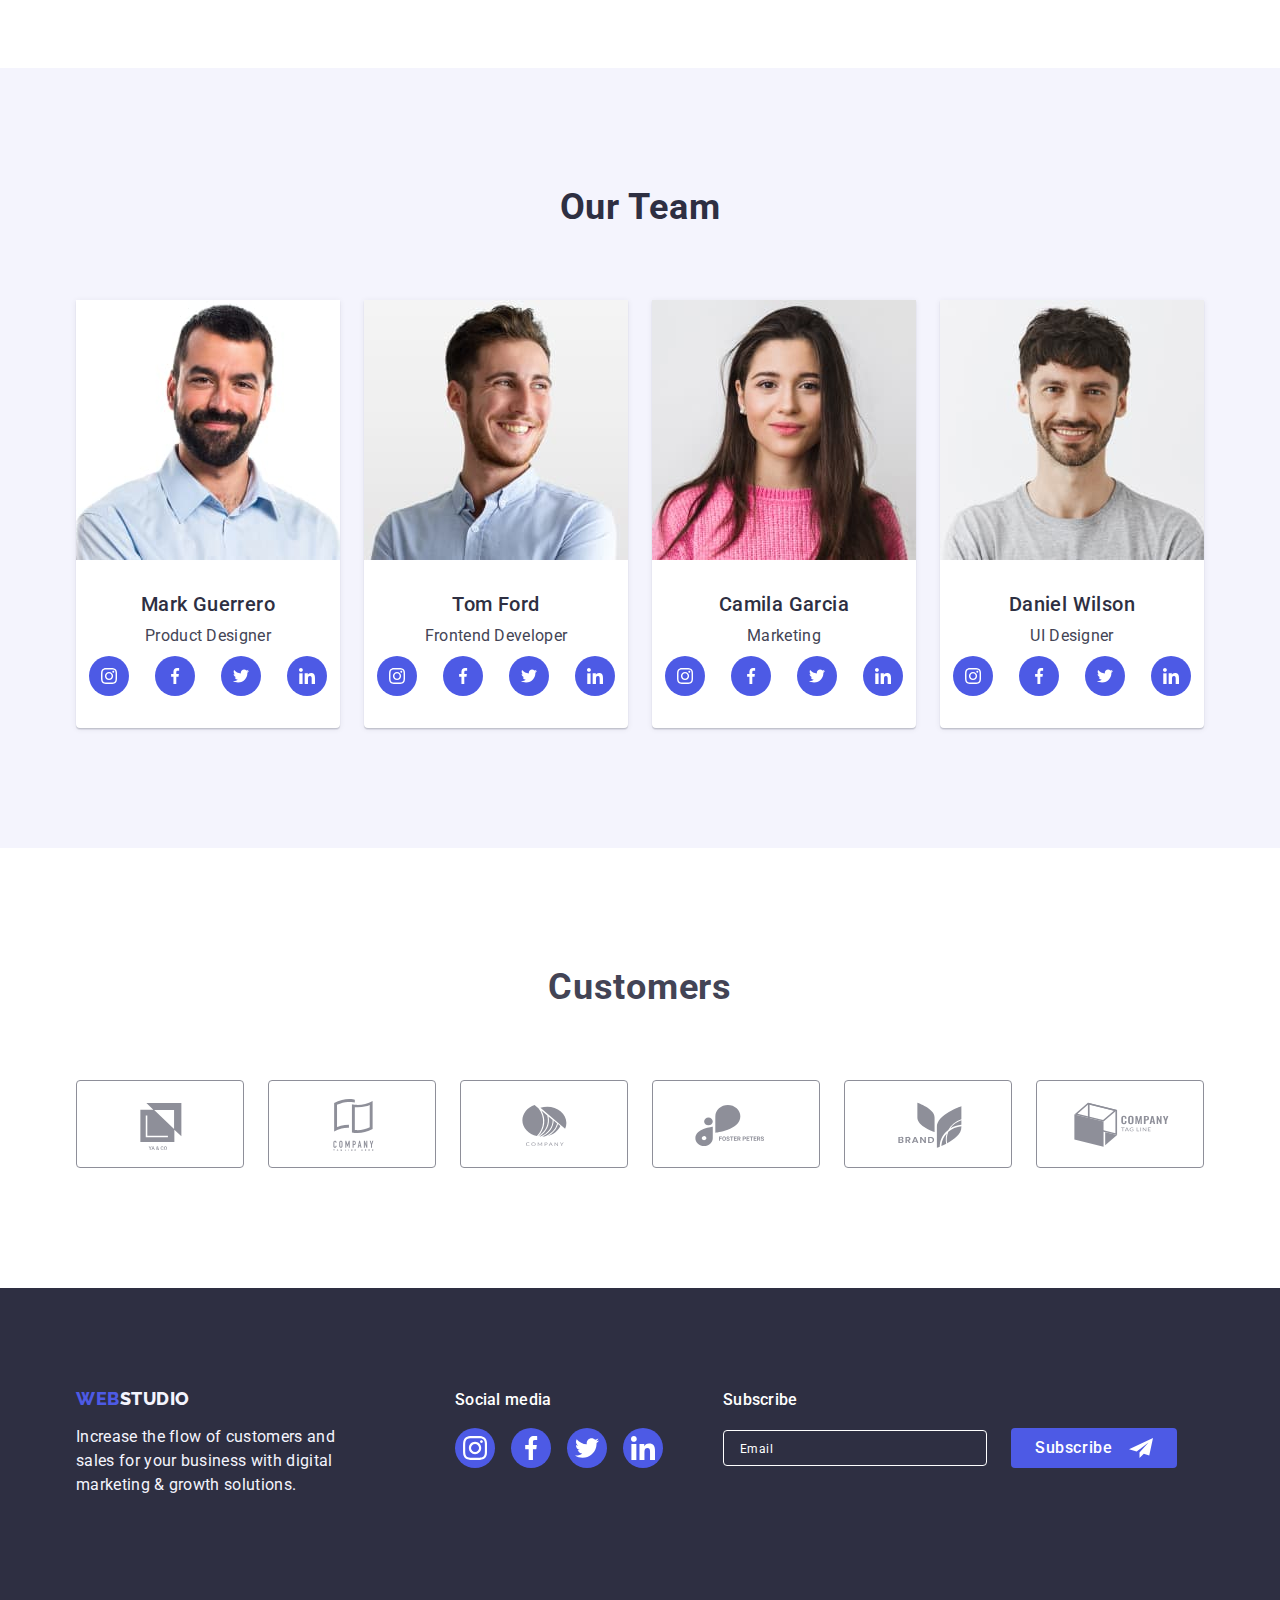
==== commit 7be4f00b: "commit-2" ====
--- a/index.html
+++ b/index.html
@@ -548,7 +548,7 @@
           />
           <label class="privacy-policy-text" for="privacy-policy-checkbox"
             >I accept the terms and conditions of the&nbsp;
-            <a href="" privacy-policy-link>Privacy Policy</a>
+            <a href="" class="privacy-policy-link">Privacy Policy</a>
           </label>
           <button type="submit" class="modal-submit-button">Send</button>
         </form>
--- a/css/styles.css
+++ b/css/styles.css
@@ -184,6 +184,9 @@
   background-color: var(--hero-section-background-color);
   background-image: linear-gradient(rgba(46, 47, 66, 0.7), rgba(46, 47, 66, 0.7)),
     url("../images/image-background/people-office.jpg");
+  background-repeat: no-repeat;
+  background-size: cover;
+  background-position: center;
 }
 .hero-container {
   height: 600px;
@@ -579,6 +582,7 @@
 }
 
 .footer-email {
+  width: 264px;
   padding: 8px 16px;
   background-color: transparent;
   outline: none;
@@ -739,6 +743,7 @@
 
 .modal-input {
   width: 100%;
+  height: 40px;
   padding: 11px 11px 11px 38px;
   margin-bottom: 8px;
   border: none;
@@ -759,14 +764,14 @@
 
 .input-img {
   position: absolute;
-  top: 10px;
+  top: 8px;
   left: 16px;
   transition: fill 250ms cubic-bezier(0.4, 0, 0.2, 1);
 }
 
 .textarea-input {
   width: 100%;
-  height: 100px;
+  height: 120px;
   resize: none;
   padding: 8px 16px;
   margin-bottom: 16px;
